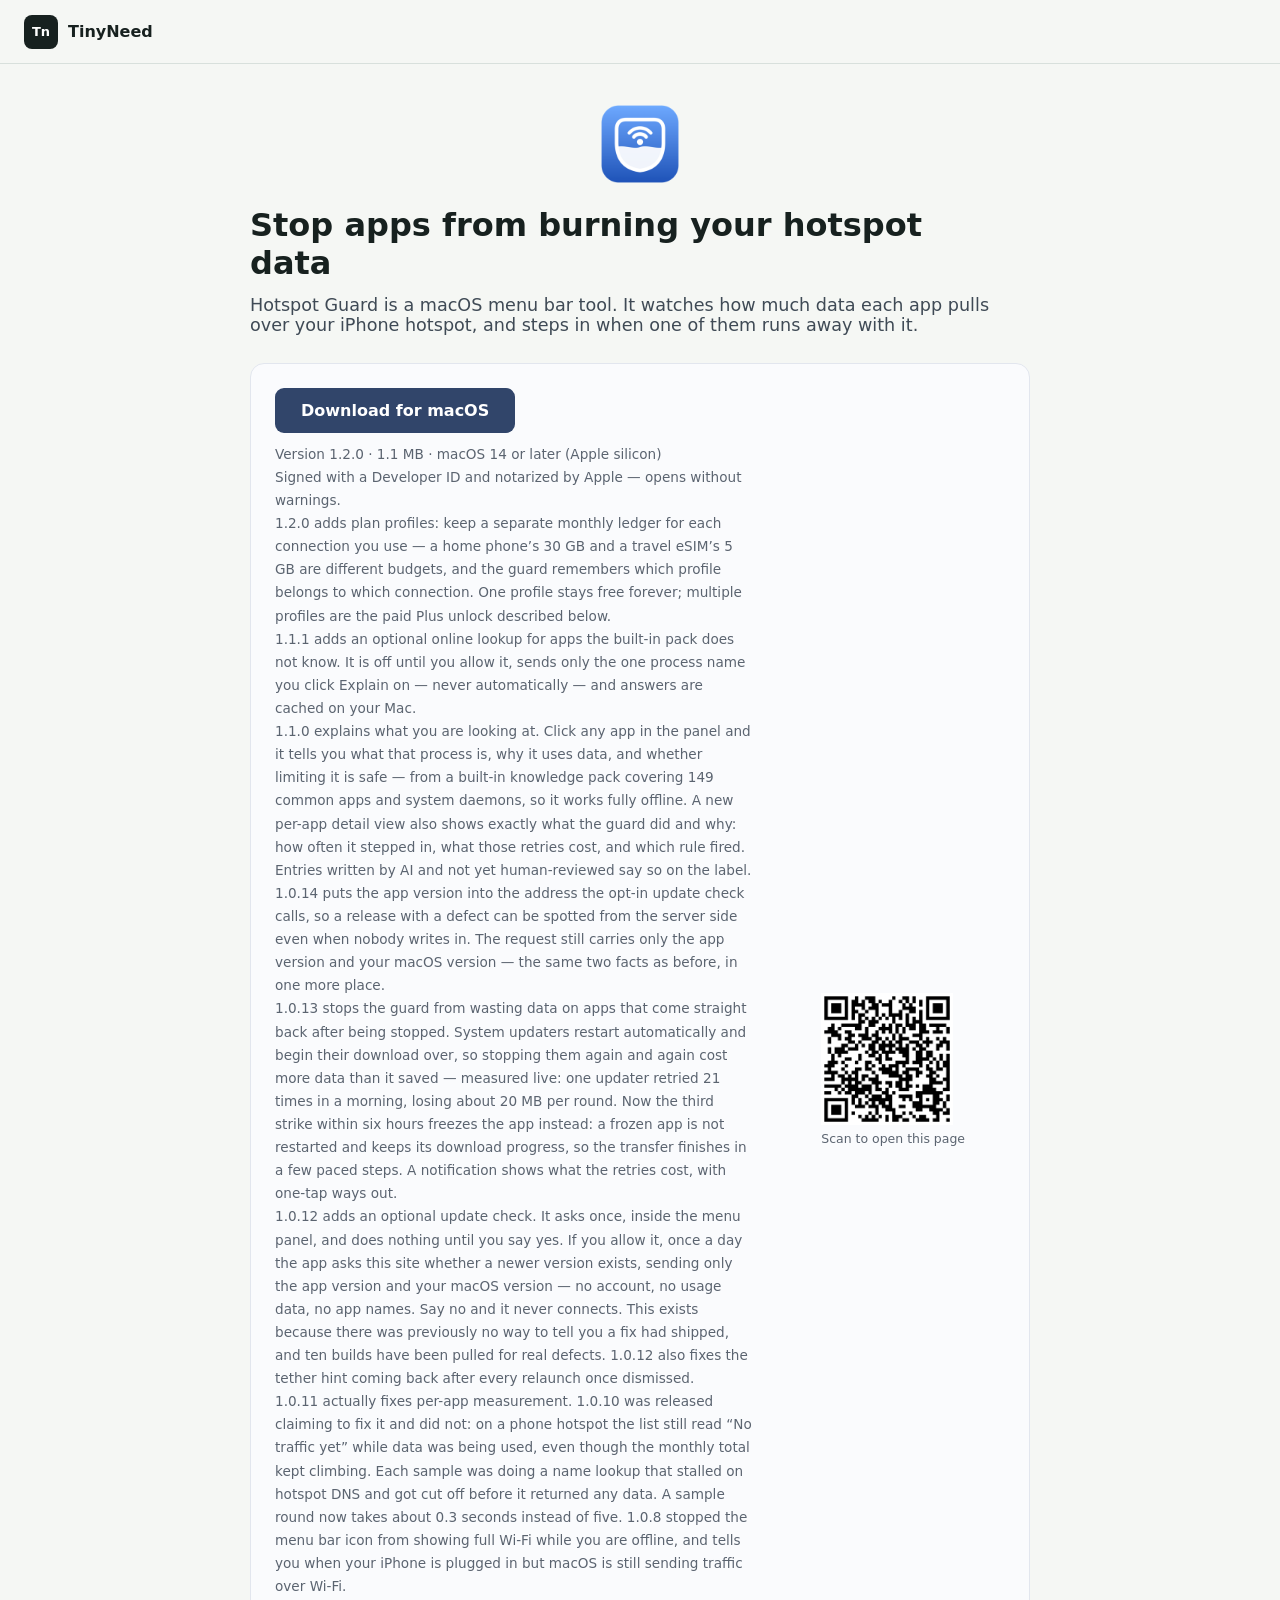
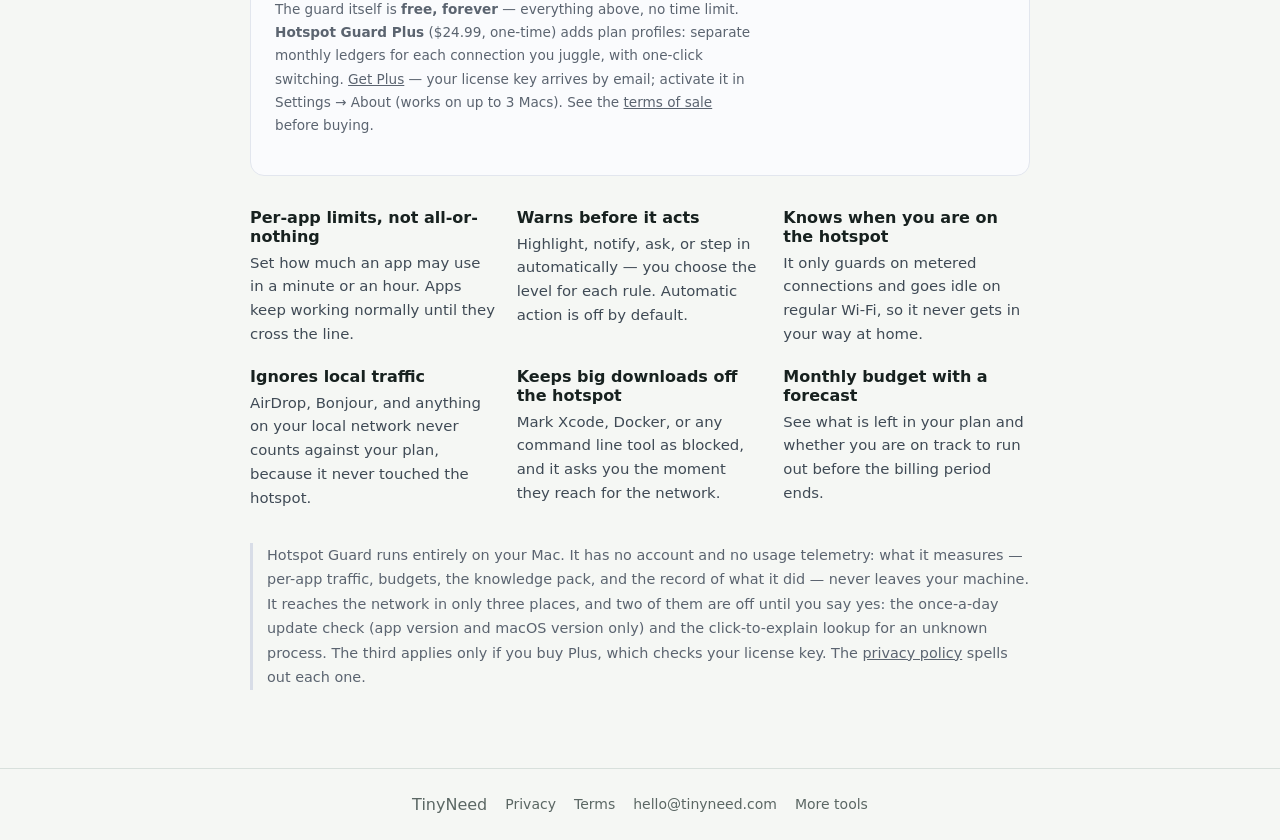
==== hotspot-guard/index.html @ 98a56837 "fix: keep the support email machine-readable for compliance review Cloudflare Scrape Shield rewrites" ====
<!doctype html>
<html lang="en">
  <head>
    <meta charset="utf-8">
    <meta name="viewport" content="width=device-width, initial-scale=1">
    <title>Hotspot Guard - Stop apps from burning your hotspot data</title>
    <meta name="description" content="A menu bar guard for macOS. Watches per-app data use on your iPhone hotspot and stops the app that runs away with it.">
    <meta property="og:title" content="Hotspot Guard">
    <meta property="og:description" content="Stop apps from burning your hotspot data.">
    <meta property="og:type" content="website">
    <meta property="og:url" content="https://tinyneed.com/hotspot-guard/">
    <meta name="theme-color" content="#31456a">
    <link rel="canonical" href="https://tinyneed.com/hotspot-guard/">
    <link rel="stylesheet" href="/styles.css?v=hotspot-20260726-1">
    <style>
      .hg-wrap { max-width: 820px; margin: 0 auto; padding: 32px 20px 64px; }
      .hg-hero h1 { font-size: 2rem; line-height: 1.2; margin: 0 0 12px; }
      .hg-lede { font-size: 1.1rem; color: #3f4a55; margin: 0 0 28px; }
      .hg-get { display: flex; gap: 28px; flex-wrap: wrap; align-items: center;
                padding: 24px; border: 1px solid #e2e6ee; border-radius: 14px;
                background: #fafbfd; margin-bottom: 32px; }
      .hg-get-main { flex: 1 1 280px; }
      .hg-btn { display: inline-block; background: #31456a; color: #fff;
                padding: 13px 26px; border-radius: 9px; font-weight: 600;
                text-decoration: none; }
      .hg-btn:hover { background: #24334f; }
      .hg-meta { font-size: .85rem; color: #5b6470; margin-top: 10px; line-height: 1.7; }
      .hg-qr { text-align: center; }
      .hg-qr img { width: 132px; height: 132px; display: block; }
      .hg-icon { display: block; margin: 0 auto 14px; }
      .hg-qr figcaption { font-size: .78rem; color: #5b6470; margin-top: 6px; }
      .hg-grid { display: grid; gap: 20px; grid-template-columns: repeat(auto-fit, minmax(240px, 1fr)); }
      .hg-card h3 { margin: 0 0 6px; font-size: 1rem; }
      .hg-card p { margin: 0; color: #3f4a55; font-size: .93rem; line-height: 1.6; }
      .hg-note { border-left: 3px solid #d8dde7; padding-left: 14px; color: #5b6470;
                 font-size: .9rem; line-height: 1.7; margin-top: 32px; }
      /* 根站 .footer 是不换行的 flex，那里只有三项；这里有五项，
         390px 宽会溢出屏幕，所以本页放开换行。 */
      .footer { flex-wrap: wrap; gap: 10px 18px; padding: 18px 20px; }
    </style>
  </head>
  <body>
    <header class="topbar">
      <a class="brand" href="/" aria-label="TinyNeed home">
        <span class="brand-mark">Tn</span>
        <span>TinyNeed</span>
      </a>
    </header>

    <main class="hg-wrap">
      <section class="hg-hero">
        <img class="hg-icon" src="/hotspot-guard/assets/icon.png"
             alt="Hotspot Guard app icon" width="96" height="96">
        <h1>Stop apps from burning your hotspot data</h1>
        <p class="hg-lede">
          Hotspot Guard is a macOS menu bar tool. It watches how much data each app
          pulls over your iPhone hotspot, and steps in when one of them runs away with it.
        </p>
      </section>

      <section class="hg-get">
        <div class="hg-get-main">
          <a class="hg-btn" href="/hotspot-guard/assets/HotspotGuard-Pro-1.2.0.zip">
            Download for macOS
          </a>
          <p class="hg-meta">
            Version 1.2.0 &middot; 1.1 MB &middot; macOS 14 or later (Apple silicon)<br>
            Signed with a Developer ID and notarized by Apple &mdash; opens without warnings.<br>
            1.2.0 adds plan profiles: keep a separate monthly ledger for each connection you use &mdash; a home phone’s 30 GB and a travel eSIM’s 5 GB are different budgets, and the guard remembers which profile belongs to which connection. One profile stays free forever; multiple profiles are the paid Plus unlock described below.<br>
            1.1.1 adds an optional online lookup for apps the built-in pack does not know. It is off until you allow it, sends only the one process name you click Explain on &mdash; never automatically &mdash; and answers are cached on your Mac.<br>
            1.1.0 explains what you are looking at. Click any app in the panel and it tells
            you what that process is, why it uses data, and whether limiting it is safe
            &mdash; from a built-in knowledge pack covering 149 common apps and system
            daemons, so it works fully offline. A new per-app detail view also shows
            exactly what the guard did and why: how often it stepped in, what those
            retries cost, and which rule fired. Entries written by AI and not yet
            human-reviewed say so on the label.<br>
            1.0.14 puts the app version into the address the opt-in update check calls,
            so a release with a defect can be spotted from the server side even when
            nobody writes in. The request still carries only the app version and your
            macOS version &mdash; the same two facts as before, in one more place.<br>
            1.0.13 stops the guard from wasting data on apps that come straight back after
            being stopped. System updaters restart automatically and begin their download
            over, so stopping them again and again cost more data than it saved &mdash;
            measured live: one updater retried 21 times in a morning, losing about 20 MB
            per round. Now the third strike within six hours freezes the app instead:
            a frozen app is not restarted and keeps its download progress, so the transfer
            finishes in a few paced steps. A notification shows what the retries cost,
            with one-tap ways out.<br>
            1.0.12 adds an optional update check. It asks once, inside the menu panel,
            and does nothing until you say yes. If you allow it, once a day the app asks
            this site whether a newer version exists, sending only the app version and
            your macOS version &mdash; no account, no usage data, no app names. Say no and
            it never connects. This exists because there was previously no way to tell you
            a fix had shipped, and ten builds have been pulled for real defects. 1.0.12
            also fixes the tether hint coming back after every relaunch once dismissed.<br>
            1.0.11 actually fixes per-app measurement. 1.0.10 was released claiming to fix it
            and did not: on a phone hotspot the list still read &ldquo;No traffic yet&rdquo;
            while data was being used, even though the monthly total kept climbing. Each
            sample was doing a name lookup that stalled on hotspot DNS and got cut off before
            it returned any data. A sample round now takes about 0.3 seconds instead of five.
            1.0.8 stopped the menu bar icon from showing full Wi-Fi while you are offline, and
            tells you when your iPhone is plugged in but macOS is still sending traffic over
            Wi-Fi.<br>
            The guard itself is <strong>free, forever</strong> — everything above, no time limit.<br>
            <strong>Hotspot Guard Plus</strong> ($24.99, one-time) adds plan profiles: separate
            monthly ledgers for each connection you juggle, with one-click switching.
            <a href="https://www.creem.io/payment/prod_4ShjWH61KJYiHl0vRYcRHO">Get Plus</a>
            &mdash; your license key arrives by email; activate it in Settings &rarr; About
            (works on up to 3 Macs). See the
            <a href="/hotspot-guard/terms/">terms of sale</a> before buying.
          </p>
        </div>
        <figure class="hg-qr">
          <img src="/hotspot-guard/assets/qr.png" alt="QR code linking to this page"
               width="132" height="132">
          <figcaption>Scan to open this page</figcaption>
        </figure>
      </section>

      <section class="hg-grid">
        <div class="hg-card">
          <h3>Per-app limits, not all-or-nothing</h3>
          <p>Set how much an app may use in a minute or an hour. Apps keep working
             normally until they cross the line.</p>
        </div>
        <div class="hg-card">
          <h3>Warns before it acts</h3>
          <p>Highlight, notify, ask, or step in automatically &mdash; you choose the
             level for each rule. Automatic action is off by default.</p>
        </div>
        <div class="hg-card">
          <h3>Knows when you are on the hotspot</h3>
          <p>It only guards on metered connections and goes idle on regular Wi-Fi,
             so it never gets in your way at home.</p>
        </div>
        <div class="hg-card">
          <h3>Ignores local traffic</h3>
          <p>AirDrop, Bonjour, and anything on your local network never counts
             against your plan, because it never touched the hotspot.</p>
        </div>
        <div class="hg-card">
          <h3>Keeps big downloads off the hotspot</h3>
          <p>Mark Xcode, Docker, or any command line tool as blocked, and it asks
             you the moment they reach for the network.</p>
        </div>
        <div class="hg-card">
          <h3>Monthly budget with a forecast</h3>
          <p>See what is left in your plan and whether you are on track to run out
             before the billing period ends.</p>
        </div>
      </section>

      <p class="hg-note">
        Hotspot Guard runs entirely on your Mac. It has no account and no usage telemetry:
        what it measures &mdash; per-app traffic, budgets, the knowledge pack, and the record
        of what it did &mdash; never leaves your machine. It reaches the network in only three
        places, and two of them are off until you say yes: the once-a-day update check
        (app version and macOS version only) and the click-to-explain lookup for an unknown
        process. The third applies only if you buy Plus, which checks your license key.
        The <a href="/hotspot-guard/privacy/">privacy policy</a> spells out each one.
      </p>
    </main>

    <footer class="footer">
      <span>TinyNeed</span>
      <a href="/hotspot-guard/privacy/">Privacy</a>
      <a href="/hotspot-guard/terms/">Terms</a>
      <!--email_off--><a href="mailto:hello@tinyneed.com?subject=Hotspot%20Guard%20support">hello@tinyneed.com</a><!--/email_off-->
      <a href="/">More tools</a>
    </footer>
  </body>
</html>
---- styles.css ----
:root {
  color-scheme: light;
  --bg: #f5f7f4;
  --panel: #ffffff;
  --ink: #17211f;
  --muted: #5b6764;
  --line: #d8e0dc;
  --primary: #0f766e;
  --primary-strong: #0b5f58;
  --accent: #f59e0b;
  --danger: #b42318;
  --danger-bg: #fff1ef;
  --safe-bg: #eaf8f2;
  --shadow: 0 18px 50px rgba(23, 33, 31, 0.08);
  font-family: Inter, ui-sans-serif, system-ui, -apple-system, BlinkMacSystemFont, "Segoe UI", sans-serif;
}

* {
  box-sizing: border-box;
}

body {
  margin: 0;
  background: var(--bg);
  color: var(--ink);
}

a {
  color: inherit;
}

.topbar {
  align-items: center;
  background: rgba(245, 247, 244, 0.94);
  border-bottom: 1px solid var(--line);
  display: flex;
  justify-content: space-between;
  min-height: 64px;
  padding: 0 24px;
  position: sticky;
  top: 0;
  z-index: 10;
}

.brand {
  align-items: center;
  display: inline-flex;
  font-weight: 800;
  gap: 10px;
  text-decoration: none;
}

.brand-mark {
  align-items: center;
  aspect-ratio: 1;
  background: var(--ink);
  border-radius: 8px;
  color: #fff;
  display: inline-flex;
  font-size: 13px;
  justify-content: center;
  width: 34px;
}

.topnav,
.footer {
  align-items: center;
  display: flex;
  gap: 18px;
}

.topnav a,
.footer a {
  color: var(--muted);
  font-size: 14px;
  text-decoration: none;
}

.app-shell {
  margin: 0 auto;
  max-width: 1180px;
  padding: 28px 24px 48px;
}

.hero {
  align-items: center;
  display: grid;
  gap: 28px;
  grid-template-columns: minmax(0, 1.15fr) minmax(280px, 0.85fr);
  min-height: 260px;
}

.hero-copy,
.hero-visual {
  min-width: 0;
}

.eyebrow {
  color: var(--primary);
  font-size: 13px;
  font-weight: 800;
  letter-spacing: 0;
  margin: 0 0 10px;
  text-transform: uppercase;
}

h1,
h2,
h3,
p {
  margin-top: 0;
}

h1 {
  font-size: 44px;
  letter-spacing: 0;
  line-height: 1.04;
  margin-bottom: 16px;
  max-width: 680px;
  overflow-wrap: break-word;
}

.hero-text {
  color: var(--muted);
  font-size: 18px;
  line-height: 1.55;
  max-width: 640px;
}

.hero-visual {
  align-items: center;
  display: flex;
  justify-content: center;
}

.phone-card {
  aspect-ratio: 5 / 4;
  background: #102421;
  border: 1px solid rgba(255, 255, 255, 0.2);
  border-radius: 8px;
  box-shadow: var(--shadow);
  color: #fff;
  max-width: 360px;
  overflow: hidden;
  padding: 22px;
  position: relative;
  width: 100%;
}

.map-strip {
  background:
    linear-gradient(90deg, rgba(255,255,255,0.16) 1px, transparent 1px),
    linear-gradient(0deg, rgba(255,255,255,0.12) 1px, transparent 1px);
  background-size: 34px 34px;
  inset: 0;
  opacity: 0.35;
  position: absolute;
}

.ride-row {
  align-items: center;
  background: rgba(255,255,255,0.95);
  border-radius: 8px;
  color: var(--ink);
  display: flex;
  justify-content: space-between;
  margin-bottom: 12px;
  padding: 14px;
  position: relative;
  z-index: 1;
}

.ride-row span {
  background: var(--primary);
  border-radius: 99px;
  display: block;
  height: 12px;
  width: 72px;
}

.ride-row.muted span {
  background: var(--accent);
  width: 108px;
}

.route-line {
  border: 5px solid var(--accent);
  border-bottom: 0;
  border-left: 0;
  border-radius: 0 80px 0 0;
  bottom: 36px;
  height: 120px;
  position: absolute;
  right: 46px;
  width: 130px;
}

.tool-grid {
  align-items: start;
  display: grid;
  gap: 20px;
  grid-template-columns: minmax(0, 1.2fr) minmax(320px, 0.8fr);
}

.calculator,
.results,
.history-section,
.guide-section {
  background: var(--panel);
  border: 1px solid var(--line);
  border-radius: 8px;
  box-shadow: var(--shadow);
}

.calculator,
.results {
  padding: 22px;
}

.section-title {
  align-items: center;
  display: flex;
  gap: 12px;
  justify-content: space-between;
  margin-bottom: 18px;
}

.section-title h2 {
  font-size: 20px;
  margin-bottom: 0;
}

.field-row {
  display: grid;
  gap: 14px;
  grid-template-columns: repeat(2, minmax(0, 1fr));
  margin-bottom: 14px;
}

label {
  color: var(--muted);
  display: grid;
  font-size: 13px;
  font-weight: 750;
  gap: 8px;
}

input,
select {
  background: #fff;
  border: 1px solid var(--line);
  border-radius: 8px;
  color: var(--ink);
  font: inherit;
  font-size: 16px;
  min-height: 46px;
  padding: 0 12px;
  width: 100%;
}

input:focus,
select:focus {
  border-color: var(--primary);
  outline: 3px solid rgba(15, 118, 110, 0.14);
}

.money-input {
  align-items: center;
  border: 1px solid var(--line);
  border-radius: 8px;
  display: flex;
  overflow: hidden;
}

.money-input span {
  align-items: center;
  align-self: stretch;
  background: #eef4f1;
  color: var(--muted);
  display: flex;
  font-weight: 800;
  padding: 0 12px;
}

.money-input input {
  border: 0;
  border-radius: 0;
}

.costs {
  border-top: 1px solid var(--line);
  margin-top: 18px;
  padding-top: 18px;
}

.costs h3 {
  font-size: 16px;
  margin-bottom: 14px;
}

button,
.whatsapp-button {
  align-items: center;
  border: 0;
  border-radius: 8px;
  cursor: pointer;
  display: inline-flex;
  font: inherit;
  font-weight: 800;
  justify-content: center;
  min-height: 44px;
  padding: 0 16px;
  text-decoration: none;
}

.primary-button {
  background: var(--primary);
  color: #fff;
  margin-top: 6px;
  width: 100%;
}

.primary-button:hover {
  background: var(--primary-strong);
}

.secondary-button {
  background: #ecf3f0;
  color: var(--primary-strong);
}

.ghost-button {
  background: transparent;
  color: var(--muted);
  min-height: 34px;
  padding: 0 8px;
}

.whatsapp-button {
  background: #1f9d55;
  color: #fff;
}

.results {
  position: sticky;
  top: 84px;
}

.status-pill {
  background: var(--safe-bg);
  border-radius: 99px;
  color: var(--primary-strong);
  font-size: 13px;
  font-weight: 900;
  padding: 7px 10px;
}

.status-pill.warning {
  background: var(--danger-bg);
  color: var(--danger);
}

.big-number {
  background: #0d2925;
  border-radius: 8px;
  color: #fff;
  margin-bottom: 16px;
  padding: 20px;
}

.big-number span {
  color: rgba(255,255,255,0.72);
  display: block;
  font-size: 14px;
  margin-bottom: 8px;
}

.big-number strong {
  display: block;
  font-size: 34px;
  line-height: 1.1;
}

.metric-list {
  display: grid;
  gap: 10px;
}

.metric-list div {
  align-items: center;
  border-bottom: 1px solid var(--line);
  display: flex;
  justify-content: space-between;
  min-height: 48px;
}

.metric-list span {
  color: var(--muted);
}

.insight {
  background: #fff8ea;
  border: 1px solid #f4d69a;
  border-radius: 8px;
  color: #62410c;
  line-height: 1.45;
  margin-top: 16px;
  padding: 14px;
}

.insight.warning {
  background: var(--danger-bg);
  border-color: #ffccc7;
  color: var(--danger);
}

.share-row {
  display: grid;
  gap: 10px;
  grid-template-columns: 1fr 1fr;
  margin-top: 16px;
}

.history-section,
.guide-section {
  margin-top: 22px;
  padding: 22px;
}

.history-list {
  display: grid;
  gap: 10px;
}

.history-item {
  align-items: center;
  background: #f7faf8;
  border: 1px solid var(--line);
  border-radius: 8px;
  display: grid;
  gap: 4px;
  grid-template-columns: minmax(0, 1fr) auto;
  padding: 12px;
}

.history-item strong,
.history-item span {
  display: block;
}

.history-item span {
  color: var(--muted);
  font-size: 13px;
}

.empty-state {
  color: var(--muted);
  margin-bottom: 0;
}

.guide-grid {
  display: grid;
  gap: 14px;
  grid-template-columns: repeat(3, minmax(0, 1fr));
}

.guide-grid article {
  background: #f7faf8;
  border: 1px solid var(--line);
  border-radius: 8px;
  padding: 16px;
}

.guide-grid p {
  color: var(--muted);
  line-height: 1.5;
  margin-bottom: 0;
  margin-top: 8px;
}

.hub-shell {
  max-width: 1120px;
}

.hub-hero {
  align-items: center;
  display: grid;
  gap: 28px;
  grid-template-columns: minmax(0, 1.1fr) minmax(280px, 0.9fr);
  min-height: 360px;
}

.hub-panel {
  background: #102421;
  border-radius: 8px;
  box-shadow: var(--shadow);
  color: #fff;
  padding: 28px;
}

.hub-panel span {
  color: rgba(255,255,255,0.7);
  display: block;
  font-size: 14px;
  font-weight: 800;
  margin-bottom: 10px;
  text-transform: uppercase;
}

.hub-panel strong {
  display: block;
  font-size: 32px;
  line-height: 1.15;
  margin-bottom: 14px;
}

.hub-panel p {
  color: rgba(255,255,255,0.78);
  line-height: 1.55;
  margin-bottom: 0;
}

.tool-directory {
  margin-top: 12px;
}

.tool-card-grid {
  display: grid;
  gap: 18px;
  grid-template-columns: repeat(2, minmax(0, 1fr));
}

.tool-card {
  background: var(--panel);
  border: 1px solid var(--line);
  border-radius: 8px;
  box-shadow: var(--shadow);
  display: grid;
  gap: 10px;
  min-width: 0;
  padding: 22px;
  text-decoration: none;
}

.tool-card:hover {
  border-color: rgba(15, 118, 110, 0.4);
}

.tool-card.primary-tool {
  border-color: rgba(15, 118, 110, 0.36);
}

.tool-locale {
  color: var(--primary);
  display: block;
  font-size: 13px;
  font-weight: 900;
  margin-bottom: 10px;
  text-transform: uppercase;
}

.tool-card h3 {
  font-size: 24px;
  line-height: 1.18;
  margin-bottom: 0;
  overflow-wrap: break-word;
}

.tool-card p {
  color: var(--muted);
  line-height: 1.55;
  margin-bottom: 4px;
}

.tool-card strong {
  color: var(--primary-strong);
  display: block;
  overflow-wrap: anywhere;
}

.hub-note {
  box-shadow: none;
}

.footer {
  border-top: 1px solid var(--line);
  color: var(--muted);
  justify-content: center;
  min-height: 72px;
  padding: 0 20px;
}

.simple-page {
  background: var(--panel);
  border: 1px solid var(--line);
  border-radius: 8px;
  box-shadow: var(--shadow);
  line-height: 1.6;
  margin: 48px auto;
  max-width: 760px;
  padding: 28px;
}

.simple-page h1 {
  font-size: 36px;
}

.back-link {
  color: var(--primary);
  display: inline-block;
  font-weight: 800;
  margin-bottom: 18px;
  text-decoration: none;
}

.receiptclaim-shell {
  --receipt-navy: #31456a;
  --receipt-ivory: #f7f5f0;
}

.receiptclaim-hero,
.receiptclaim-showcase,
.receiptclaim-privacy-callout {
  align-items: center;
  display: grid;
  gap: 36px;
  grid-template-columns: minmax(0, 1.1fr) minmax(280px, 0.9fr);
}

.receiptclaim-hero {
  min-height: 560px;
  padding: 52px 0;
}

.receiptclaim-actions,
.receiptclaim-proof {
  align-items: center;
  display: flex;
  flex-wrap: wrap;
  gap: 12px;
}

.receiptclaim-primary,
.receiptclaim-secondary {
  border-radius: 10px;
  display: inline-flex;
  font-weight: 800;
  justify-content: center;
  padding: 13px 18px;
  text-decoration: none;
}

.receiptclaim-primary {
  background: var(--receipt-navy);
  color: #fff;
}

.receiptclaim-secondary {
  border: 1px solid var(--line);
  color: var(--receipt-navy);
}

.receiptclaim-proof {
  color: var(--muted);
  font-size: 14px;
  margin: 24px 0 0;
  padding: 0;
}

.receiptclaim-proof li {
  list-style: none;
}

.receiptclaim-proof li::before {
  color: var(--primary);
  content: "✓";
  font-weight: 900;
  margin-right: 7px;
}

.receiptclaim-brand-panel {
  align-items: center;
  background: var(--receipt-navy);
  border-radius: 24px;
  box-shadow: var(--shadow);
  color: #fff;
  display: flex;
  flex-direction: column;
  padding: 36px;
  text-align: center;
}

.receiptclaim-brand-panel img {
  border-radius: 22%;
  max-width: 260px;
  width: 70%;
}

.receiptclaim-brand-panel strong {
  font-size: 28px;
  margin-top: 20px;
}

.receiptclaim-brand-panel span {
  color: rgba(255, 255, 255, 0.72);
  margin-top: 6px;
}

.receiptclaim-store-link {
  background: #fff;
  border-radius: 10px;
  color: var(--receipt-navy);
  display: inline-flex;
  font-weight: 800;
  justify-content: center;
  margin-top: 18px;
  padding: 13px 18px;
  text-decoration: none;
}

/* Beats the panel-wide img rule (70% width, 22% radius) — a QR needs its
   exact pixel grid and a white quiet zone to stay scannable on the navy. */
.receiptclaim-brand-panel img.receiptclaim-qr {
  background: #fff;
  border-radius: 12px;
  margin-top: 16px;
  max-width: 132px;
  width: 132px;
}

.receiptclaim-section,
.receiptclaim-showcase,
.receiptclaim-privacy-callout {
  background: var(--panel);
  border: 1px solid var(--line);
  border-radius: 18px;
  box-shadow: var(--shadow);
  margin-bottom: 26px;
  padding: 30px;
}

.receiptclaim-steps {
  display: grid;
  gap: 16px;
  grid-template-columns: repeat(4, minmax(0, 1fr));
}

.receiptclaim-steps article {
  background: #f8faf9;
  border: 1px solid var(--line);
  border-radius: 14px;
  padding: 18px;
}

.receiptclaim-steps article > span {
  align-items: center;
  background: var(--receipt-navy);
  border-radius: 50%;
  color: #fff;
  display: inline-flex;
  font-weight: 900;
  height: 30px;
  justify-content: center;
  margin-bottom: 16px;
  width: 30px;
}

.receiptclaim-steps h3 {
  margin-bottom: 8px;
}

.receiptclaim-steps p,
.receiptclaim-showcase p,
.receiptclaim-privacy-callout p,
.legal-page p,
.legal-page li {
  color: var(--muted);
  line-height: 1.65;
}

.receiptclaim-screens {
  display: grid;
  gap: 16px;
  grid-template-columns: repeat(2, minmax(0, 1fr));
}

.receiptclaim-screens figure {
  margin: 0;
}

.receiptclaim-screens img {
  border: 1px solid var(--line);
  border-radius: 18px;
  display: block;
  width: 100%;
}

.receiptclaim-screens figcaption {
  color: var(--muted);
  font-size: 12px;
  line-height: 1.4;
  margin-top: 8px;
}

.receiptclaim-note {
  background: #eef2f8;
  border-left: 4px solid var(--receipt-navy);
  border-radius: 8px;
  padding: 14px;
}

.legal-page h2 {
  font-size: 22px;
  margin-top: 28px;
}

.comment-section {
  background: var(--panel);
  border: 1px solid var(--line);
  border-radius: 8px;
  box-shadow: var(--shadow);
  margin-top: 24px;
  padding: 22px;
}

.comment-head,
.comment-actions,
.comment-meta {
  align-items: center;
  display: flex;
  gap: 12px;
  justify-content: space-between;
}

.comment-head h2 {
  margin: 0;
}

.comment-head span,
.comment-meta time,
.comment-empty,
.comment-status {
  color: var(--muted);
  font-size: 13px;
}

.comment-form {
  display: grid;
  gap: 14px;
  margin-top: 18px;
}

.comment-form label {
  display: grid;
  gap: 7px;
}

.comment-form input,
.comment-form textarea {
  background: #f8fbf9;
  border: 1px solid var(--line);
  border-radius: 8px;
  color: var(--text);
  font: inherit;
  padding: 12px;
}

.comment-form textarea {
  resize: vertical;
}

.comment-actions button {
  background: var(--primary);
  border: 0;
  border-radius: 8px;
  color: #fff;
  cursor: pointer;
  font-weight: 800;
  min-width: 92px;
  padding: 11px 16px;
}

.comment-actions button:disabled {
  cursor: wait;
  opacity: 0.65;
}

.comment-status[data-tone="error"] {
  color: #b42318;
}

.comment-status[data-tone="success"] {
  color: #067647;
}

.comment-list {
  display: grid;
  gap: 12px;
  margin-top: 18px;
}

.comment-item {
  background: #f8fbf9;
  border: 1px solid var(--line);
  border-radius: 8px;
  padding: 14px;
}

.comment-item p {
  line-height: 1.55;
  margin: 8px 0 0;
}

@media (max-width: 860px) {
  .topbar {
    padding: 0 16px;
  }

  .app-shell {
    padding: 22px 14px 36px;
  }

  .hero,
  .hub-hero,
  .tool-grid,
  .tool-card-grid,
  .guide-grid,
  .receiptclaim-hero,
  .receiptclaim-showcase,
  .receiptclaim-privacy-callout {
    grid-template-columns: 1fr;
  }

  .receiptclaim-hero {
    min-height: auto;
    padding: 28px 0;
  }

  .receiptclaim-steps {
    grid-template-columns: repeat(2, minmax(0, 1fr));
  }

  .hero {
    min-height: auto;
  }

  h1 {
    font-size: 36px;
  }

  .hero-text {
    font-size: 16px;
  }

  .hero-visual {
    display: none;
  }

  .results {
    position: static;
  }
}

@media (max-width: 560px) {
  .topnav {
    display: none;
  }

  .field-row,
  .share-row {
    grid-template-columns: 1fr;
  }

  .calculator,
  .results,
  .history-section,
  .guide-section,
  .comment-section {
    padding: 16px;
  }

  .comment-head,
  .comment-actions {
    align-items: flex-start;
    flex-direction: column;
  }

  .big-number strong {
    font-size: 28px;
  }

  .receiptclaim-section,
  .receiptclaim-showcase,
  .receiptclaim-privacy-callout {
    padding: 18px;
  }

  .receiptclaim-steps,
  .receiptclaim-screens {
    grid-template-columns: 1fr;
  }
}
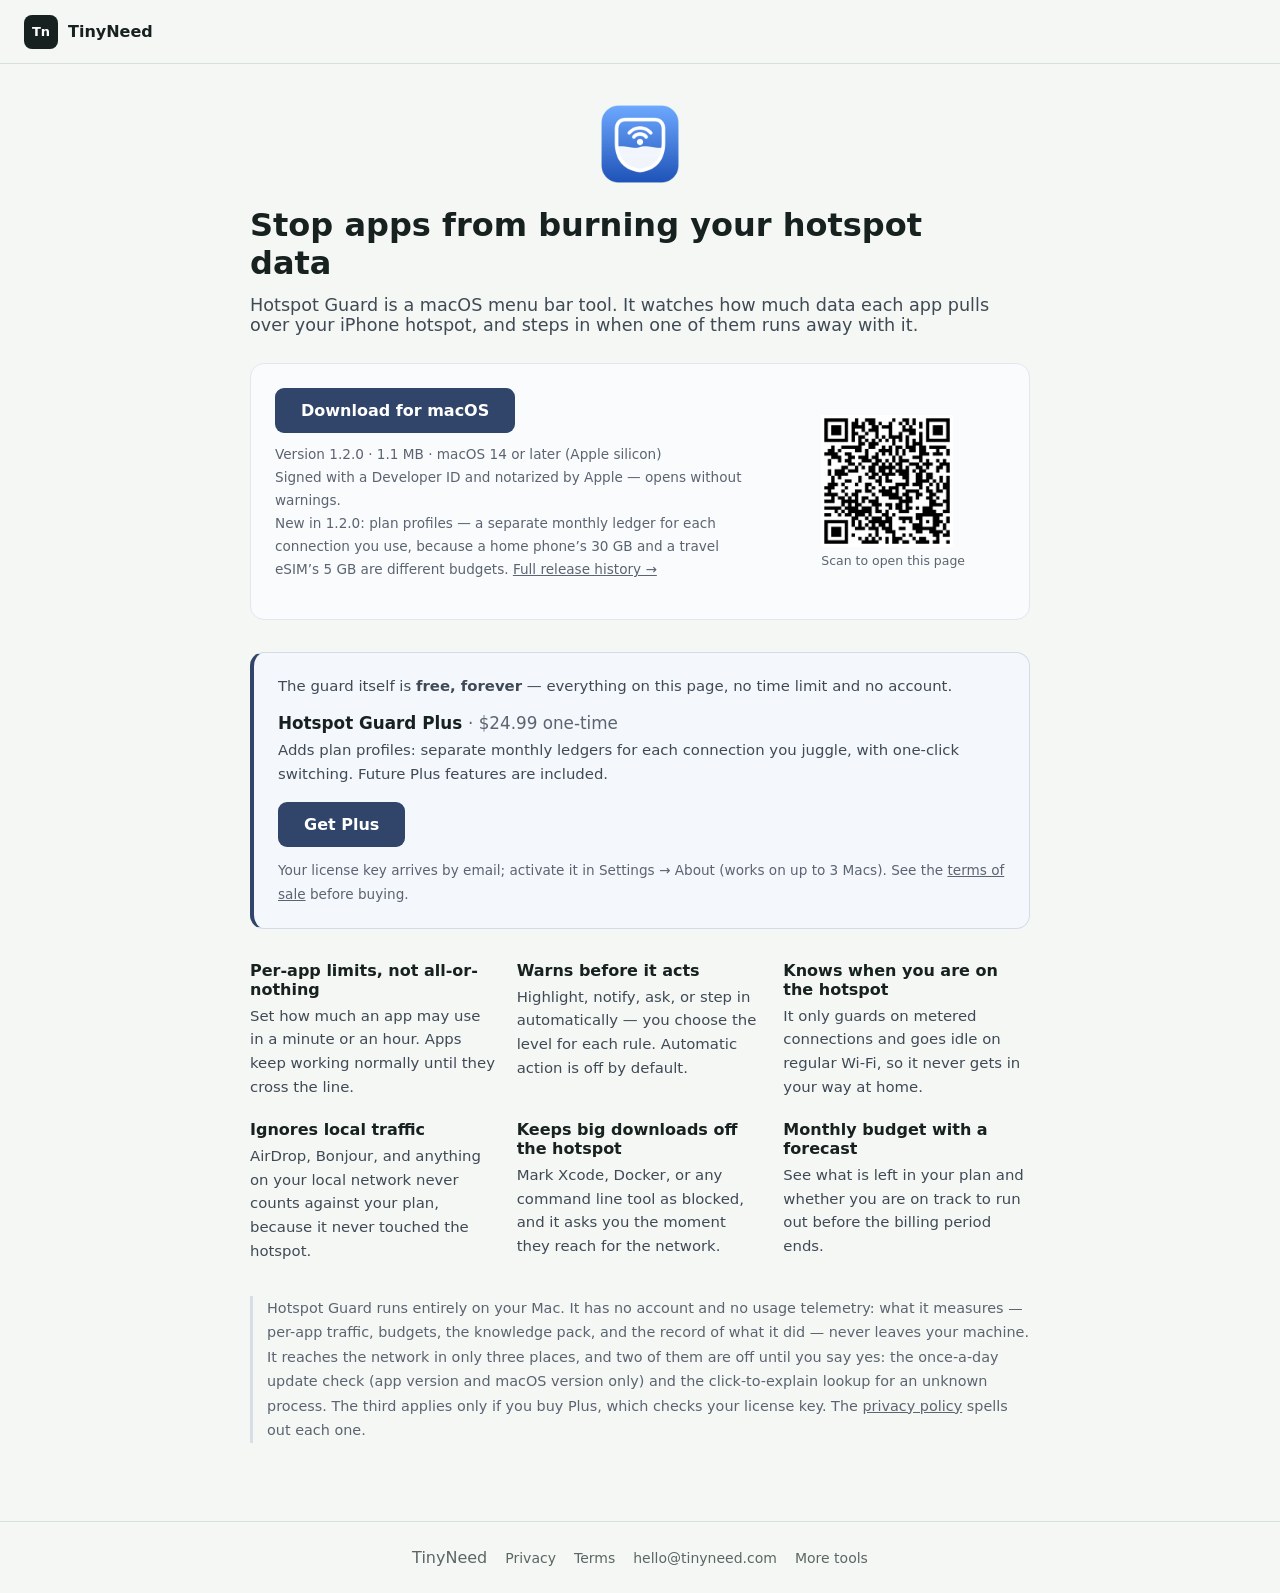
==== commit 79f03fe4: "feat: move release history to its own page, give Plus its own card The download paragraph had grown " ====
--- a/hotspot-guard/index.html
+++ b/hotspot-guard/index.html
@@ -32,6 +32,16 @@
       .hg-grid { display: grid; gap: 20px; grid-template-columns: repeat(auto-fit, minmax(240px, 1fr)); }
       .hg-card h3 { margin: 0 0 6px; font-size: 1rem; }
       .hg-card p { margin: 0; color: #3f4a55; font-size: .93rem; line-height: 1.6; }
+      /* 购买区自成一块：此前它只是 hg-meta 长文末尾的一句话，读起来不像可买的东西。
+         底色和左边框比 .hg-get 略强一档，让它在同屏里是第二个明确的动作。 */
+      .hg-plus { padding: 22px 24px; border: 1px solid #d3dbe8; border-left: 4px solid #31456a;
+                 border-radius: 14px; background: #f4f7fc; margin-bottom: 32px; }
+      .hg-plus-free { margin: 0 0 14px; color: #3f4a55; font-size: .93rem; line-height: 1.6; }
+      .hg-plus-title { margin: 0 0 6px; font-size: 1.05rem; }
+      .hg-plus-title span { font-weight: 500; color: #5b6470; }
+      .hg-plus-pitch { margin: 0 0 16px; color: #3f4a55; font-size: .93rem; line-height: 1.6; }
+      .hg-plus p:has(> .hg-btn-plus) { margin: 0 0 12px; }
+      .hg-plus-fine { margin: 0; font-size: .85rem; color: #5b6470; line-height: 1.7; }
       .hg-note { border-left: 3px solid #d8dde7; padding-left: 14px; color: #5b6470;
                  font-size: .9rem; line-height: 1.7; margin-top: 32px; }
       /* 根站 .footer 是不换行的 flex，那里只有三项；这里有五项，
@@ -66,49 +76,10 @@
           <p class="hg-meta">
             Version 1.2.0 &middot; 1.1 MB &middot; macOS 14 or later (Apple silicon)<br>
             Signed with a Developer ID and notarized by Apple &mdash; opens without warnings.<br>
-            1.2.0 adds plan profiles: keep a separate monthly ledger for each connection you use &mdash; a home phone’s 30 GB and a travel eSIM’s 5 GB are different budgets, and the guard remembers which profile belongs to which connection. One profile stays free forever; multiple profiles are the paid Plus unlock described below.<br>
-            1.1.1 adds an optional online lookup for apps the built-in pack does not know. It is off until you allow it, sends only the one process name you click Explain on &mdash; never automatically &mdash; and answers are cached on your Mac.<br>
-            1.1.0 explains what you are looking at. Click any app in the panel and it tells
-            you what that process is, why it uses data, and whether limiting it is safe
-            &mdash; from a built-in knowledge pack covering 149 common apps and system
-            daemons, so it works fully offline. A new per-app detail view also shows
-            exactly what the guard did and why: how often it stepped in, what those
-            retries cost, and which rule fired. Entries written by AI and not yet
-            human-reviewed say so on the label.<br>
-            1.0.14 puts the app version into the address the opt-in update check calls,
-            so a release with a defect can be spotted from the server side even when
-            nobody writes in. The request still carries only the app version and your
-            macOS version &mdash; the same two facts as before, in one more place.<br>
-            1.0.13 stops the guard from wasting data on apps that come straight back after
-            being stopped. System updaters restart automatically and begin their download
-            over, so stopping them again and again cost more data than it saved &mdash;
-            measured live: one updater retried 21 times in a morning, losing about 20 MB
-            per round. Now the third strike within six hours freezes the app instead:
-            a frozen app is not restarted and keeps its download progress, so the transfer
-            finishes in a few paced steps. A notification shows what the retries cost,
-            with one-tap ways out.<br>
-            1.0.12 adds an optional update check. It asks once, inside the menu panel,
-            and does nothing until you say yes. If you allow it, once a day the app asks
-            this site whether a newer version exists, sending only the app version and
-            your macOS version &mdash; no account, no usage data, no app names. Say no and
-            it never connects. This exists because there was previously no way to tell you
-            a fix had shipped, and ten builds have been pulled for real defects. 1.0.12
-            also fixes the tether hint coming back after every relaunch once dismissed.<br>
-            1.0.11 actually fixes per-app measurement. 1.0.10 was released claiming to fix it
-            and did not: on a phone hotspot the list still read &ldquo;No traffic yet&rdquo;
-            while data was being used, even though the monthly total kept climbing. Each
-            sample was doing a name lookup that stalled on hotspot DNS and got cut off before
-            it returned any data. A sample round now takes about 0.3 seconds instead of five.
-            1.0.8 stopped the menu bar icon from showing full Wi-Fi while you are offline, and
-            tells you when your iPhone is plugged in but macOS is still sending traffic over
-            Wi-Fi.<br>
-            The guard itself is <strong>free, forever</strong> — everything above, no time limit.<br>
-            <strong>Hotspot Guard Plus</strong> ($24.99, one-time) adds plan profiles: separate
-            monthly ledgers for each connection you juggle, with one-click switching.
-            <a href="https://www.creem.io/payment/prod_4ShjWH61KJYiHl0vRYcRHO">Get Plus</a>
-            &mdash; your license key arrives by email; activate it in Settings &rarr; About
-            (works on up to 3 Macs). See the
-            <a href="/hotspot-guard/terms/">terms of sale</a> before buying.
+            New in 1.2.0: plan profiles &mdash; a separate monthly ledger for each connection
+            you use, because a home phone&rsquo;s 30 GB and a travel eSIM&rsquo;s 5 GB are
+            different budgets.
+            <a href="/hotspot-guard/changelog/">Full release history &rarr;</a>
           </p>
         </div>
         <figure class="hg-qr">
@@ -116,6 +87,28 @@
                width="132" height="132">
           <figcaption>Scan to open this page</figcaption>
         </figure>
+      </section>
+
+      <section class="hg-plus">
+        <p class="hg-plus-free">
+          The guard itself is <strong>free, forever</strong> &mdash; everything on this page,
+          no time limit and no account.
+        </p>
+        <h2 class="hg-plus-title">Hotspot Guard Plus <span>&middot; $24.99 one-time</span></h2>
+        <p class="hg-plus-pitch">
+          Adds plan profiles: separate monthly ledgers for each connection you juggle,
+          with one-click switching. Future Plus features are included.
+        </p>
+        <p>
+          <a class="hg-btn hg-btn-plus" href="https://www.creem.io/payment/prod_4ShjWH61KJYiHl0vRYcRHO">
+            Get Plus
+          </a>
+        </p>
+        <p class="hg-plus-fine">
+          Your license key arrives by email; activate it in Settings &rarr; About
+          (works on up to 3 Macs). See the
+          <a href="/hotspot-guard/terms/">terms of sale</a> before buying.
+        </p>
       </section>
 
       <section class="hg-grid">
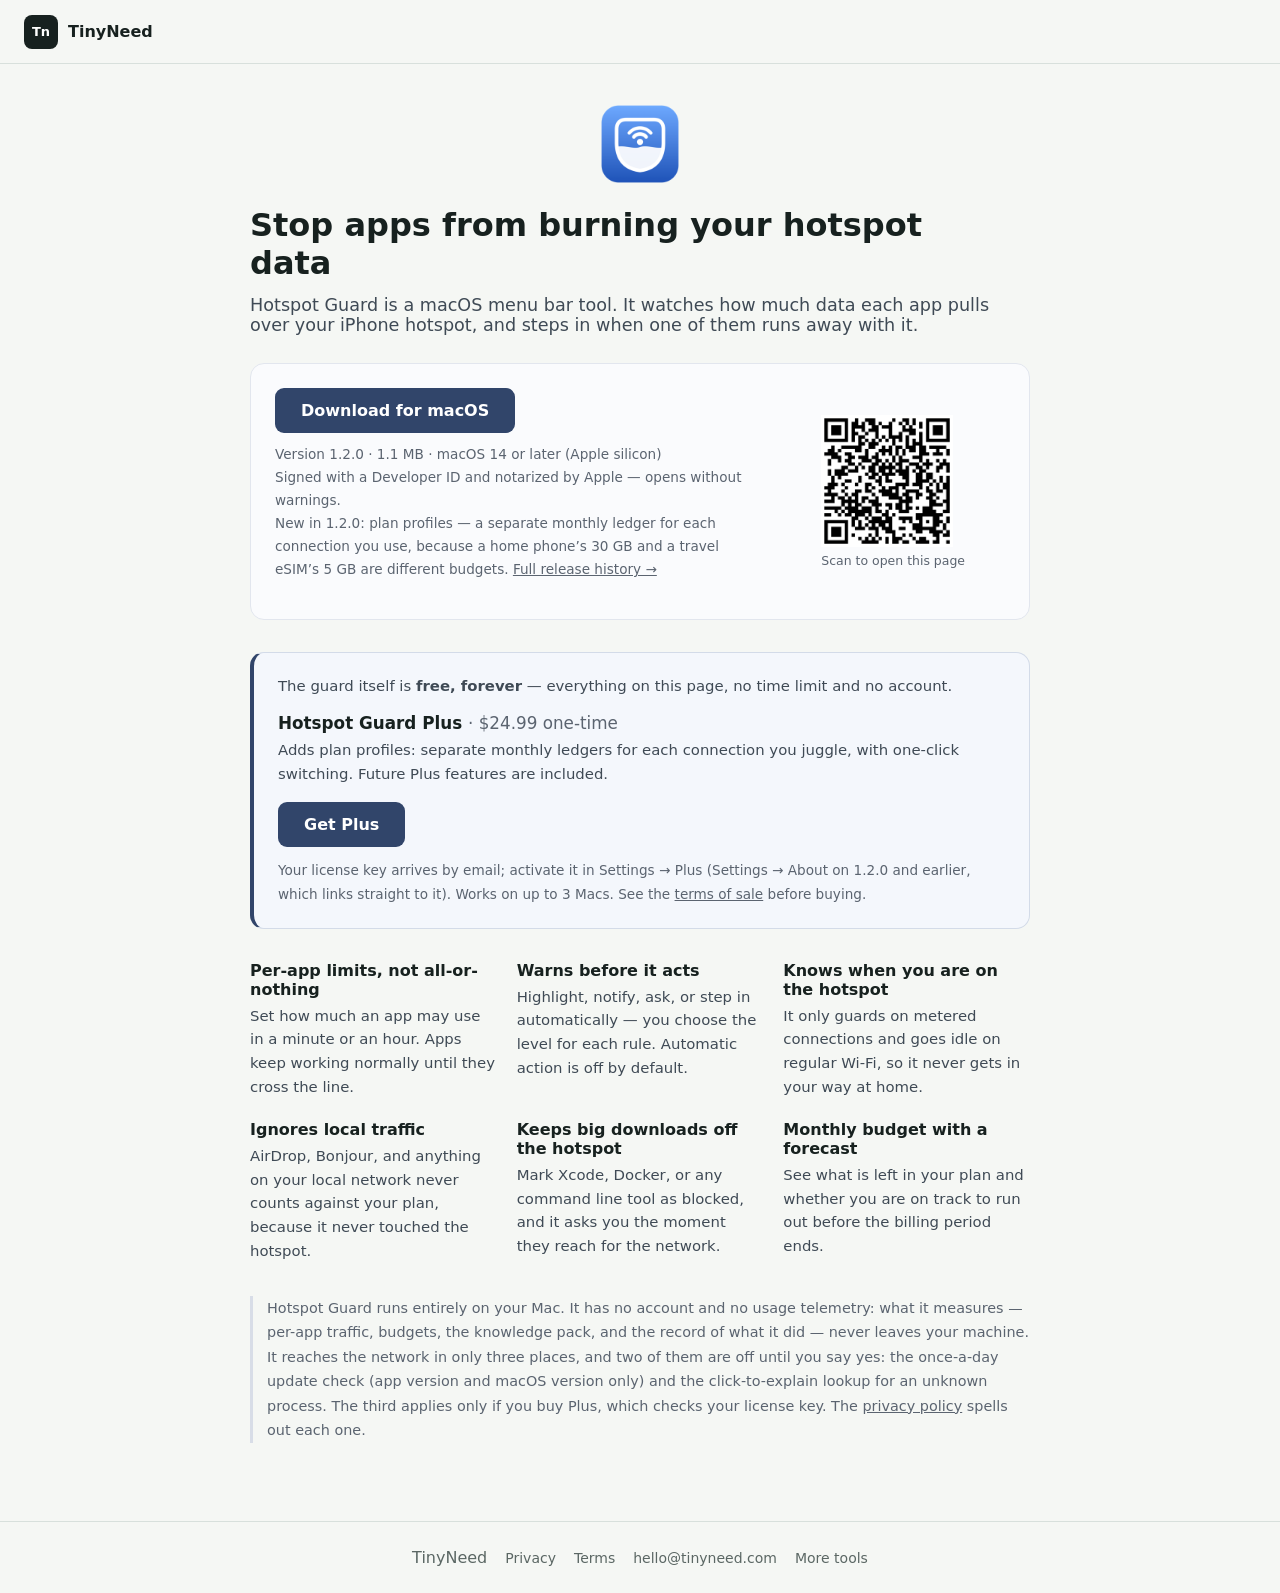
==== commit 613185cd: "feat: /hotspot-guard/buy checkout alias for the in-app purchase entry Hotspot Guard 1.3.0 adds a pur" ====
--- a/hotspot-guard/index.html
+++ b/hotspot-guard/index.html
@@ -105,8 +105,9 @@
           </a>
         </p>
         <p class="hg-plus-fine">
-          Your license key arrives by email; activate it in Settings &rarr; About
-          (works on up to 3 Macs). See the
+          Your license key arrives by email; activate it in Settings &rarr; Plus
+          (Settings &rarr; About on 1.2.0 and earlier, which links straight to it).
+          Works on up to 3 Macs. See the
           <a href="/hotspot-guard/terms/">terms of sale</a> before buying.
         </p>
       </section>
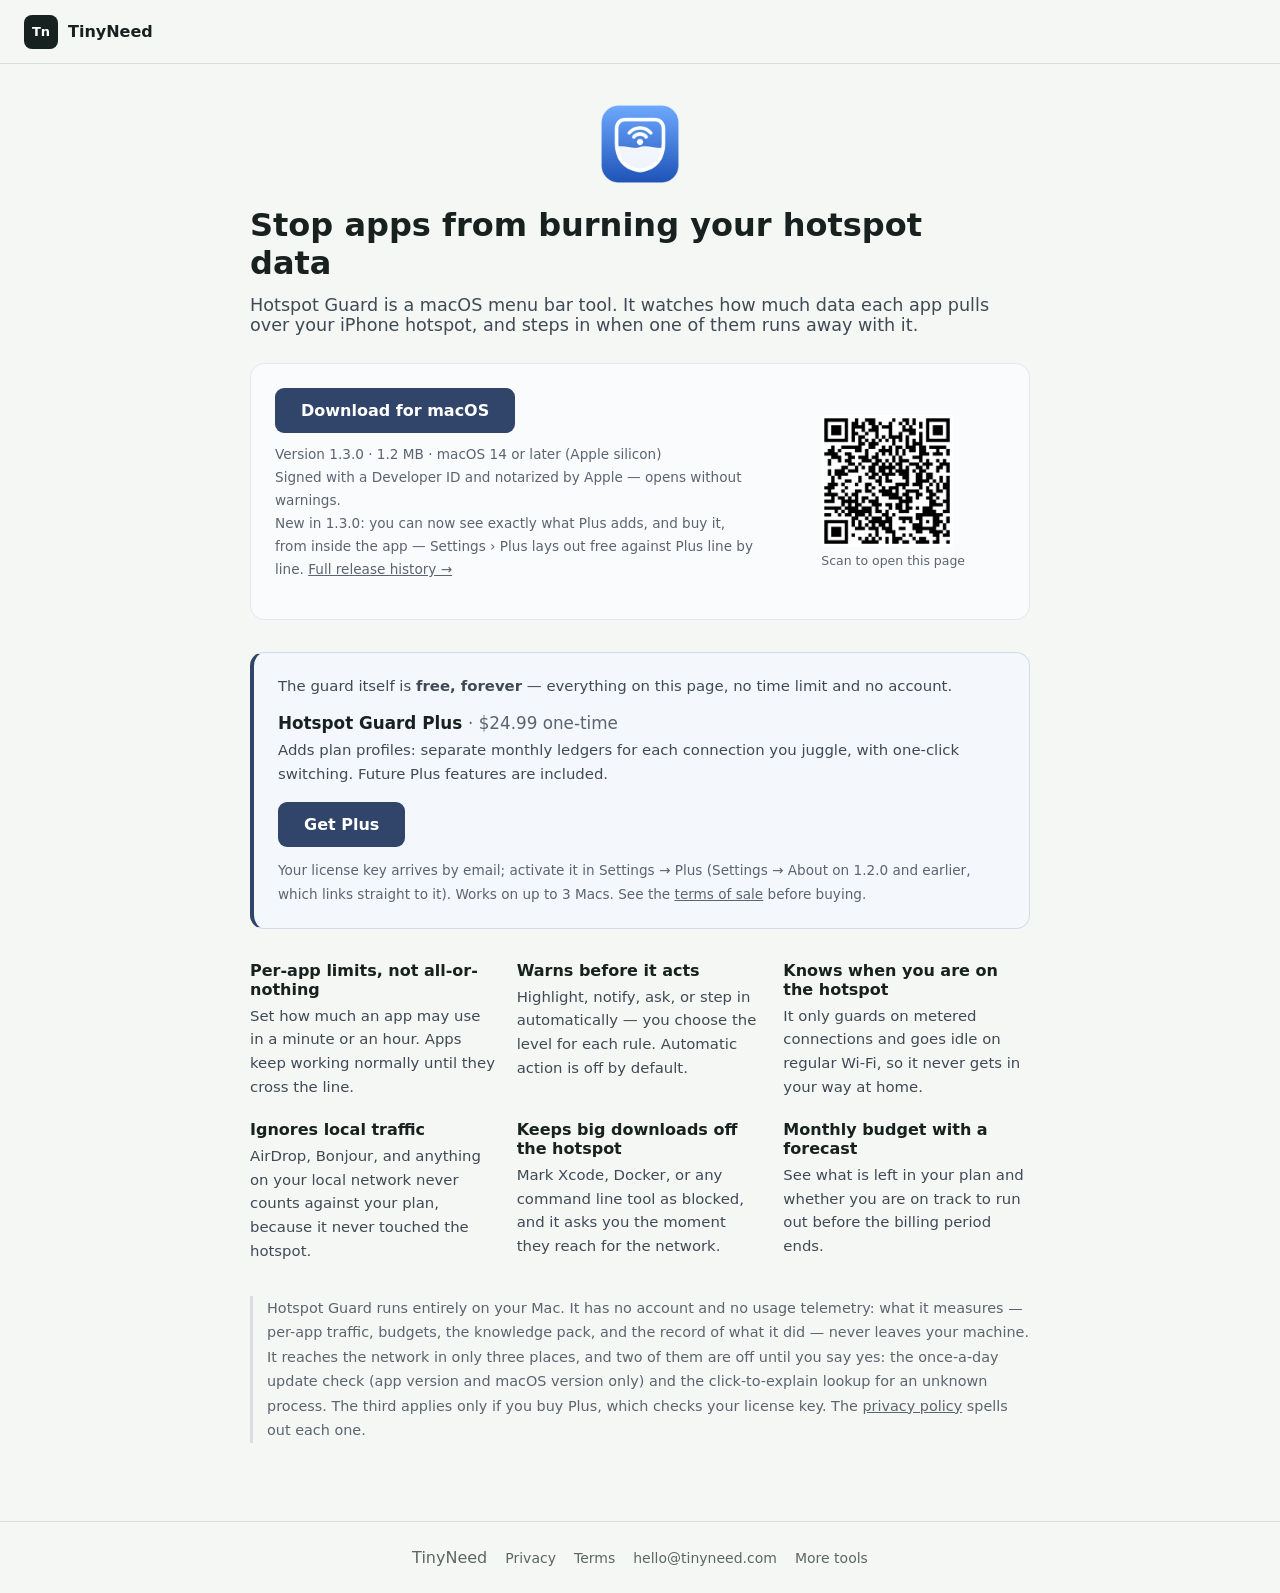
==== commit bad8da61: "feat: ship Hotspot Guard 1.3.0 — in-app Plus purchase entry 1.2.0 shipped the licensing machinery bu" ====
--- a/hotspot-guard/index.html
+++ b/hotspot-guard/index.html
@@ -70,15 +70,15 @@
 
       <section class="hg-get">
         <div class="hg-get-main">
-          <a class="hg-btn" href="/hotspot-guard/assets/HotspotGuard-Pro-1.2.0.zip">
+          <a class="hg-btn" href="/hotspot-guard/assets/HotspotGuard-Pro-1.3.0.zip">
             Download for macOS
           </a>
           <p class="hg-meta">
-            Version 1.2.0 &middot; 1.1 MB &middot; macOS 14 or later (Apple silicon)<br>
+            Version 1.3.0 &middot; 1.2 MB &middot; macOS 14 or later (Apple silicon)<br>
             Signed with a Developer ID and notarized by Apple &mdash; opens without warnings.<br>
-            New in 1.2.0: plan profiles &mdash; a separate monthly ledger for each connection
-            you use, because a home phone&rsquo;s 30 GB and a travel eSIM&rsquo;s 5 GB are
-            different budgets.
+            New in 1.3.0: you can now see exactly what Plus adds, and buy it, from
+            inside the app &mdash; Settings &rsaquo; Plus lays out free against Plus line
+            by line.
             <a href="/hotspot-guard/changelog/">Full release history &rarr;</a>
           </p>
         </div>
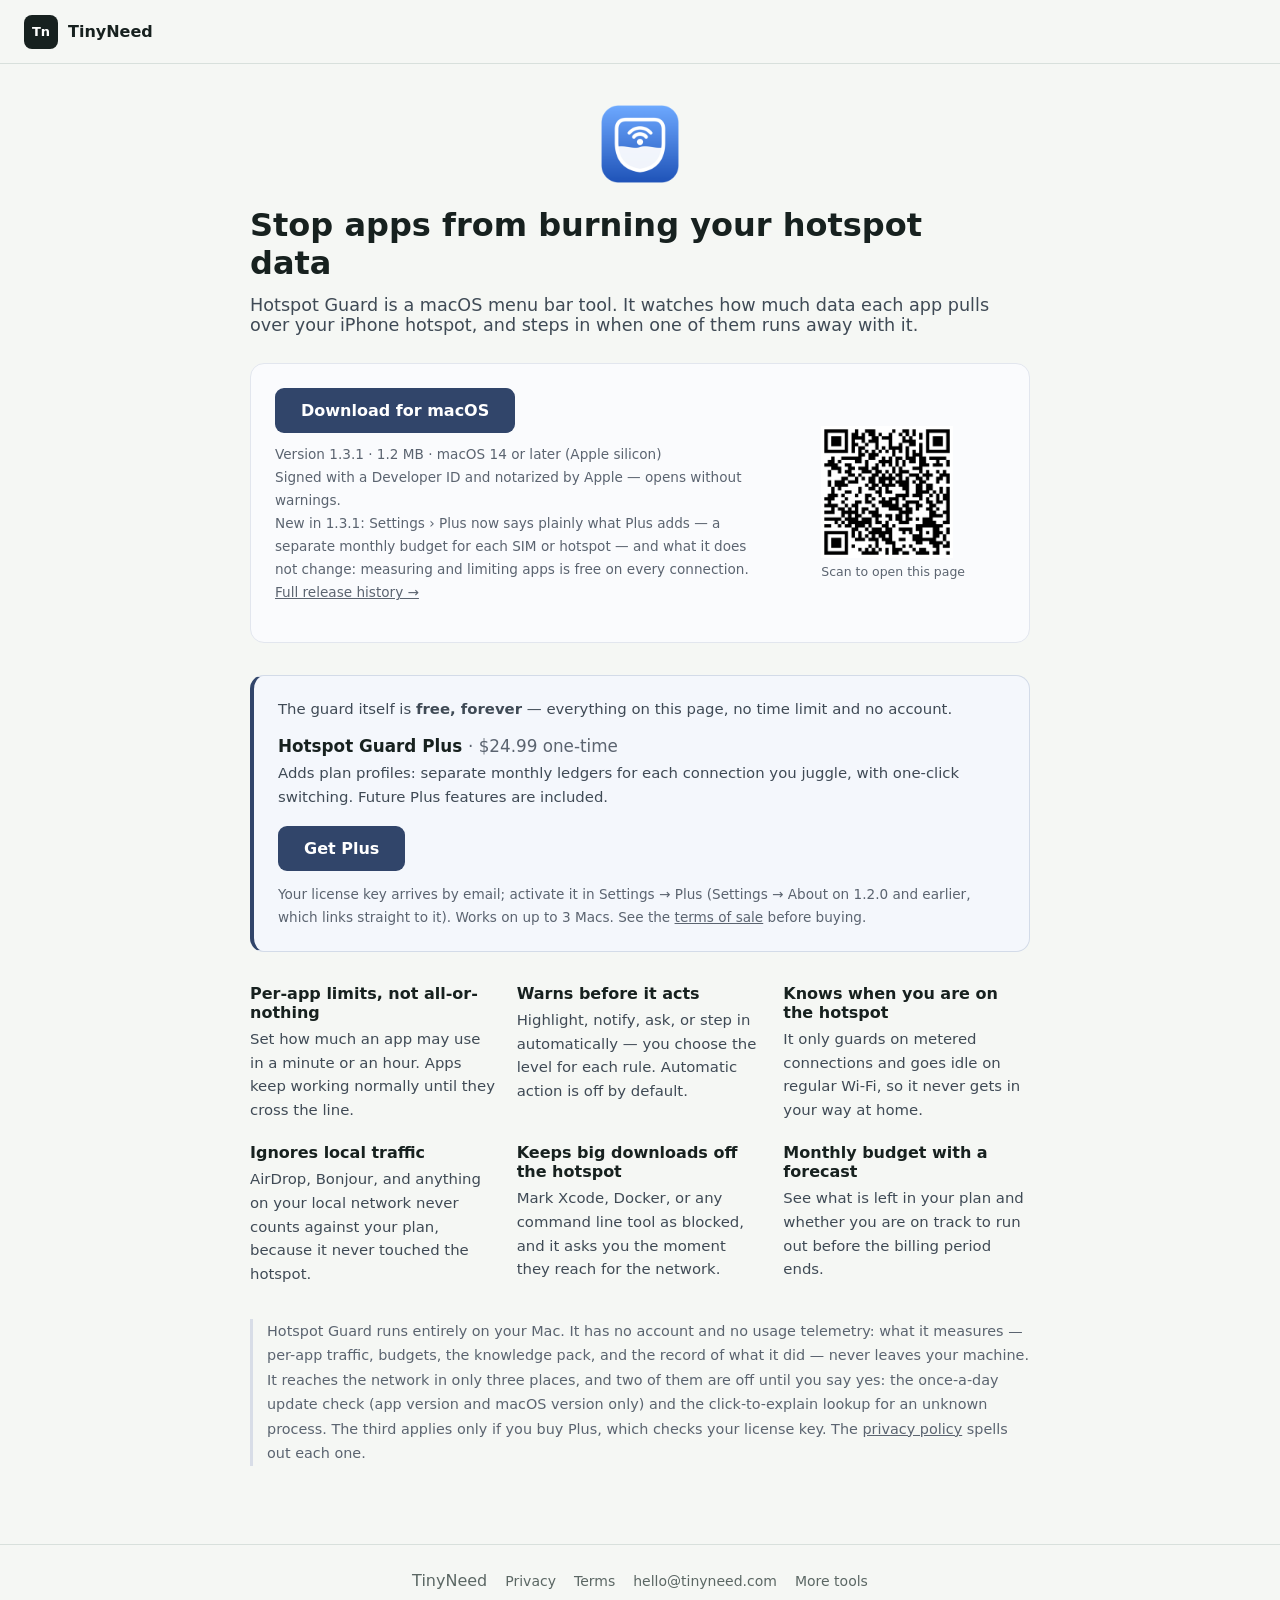
==== commit 9133ef30: "feat: ship Hotspot Guard 1.3.1 — plain-language Plus page The first reader of the 1.3.0 Plus page as" ====
--- a/hotspot-guard/index.html
+++ b/hotspot-guard/index.html
@@ -70,15 +70,15 @@
 
       <section class="hg-get">
         <div class="hg-get-main">
-          <a class="hg-btn" href="/hotspot-guard/assets/HotspotGuard-Pro-1.3.0.zip">
+          <a class="hg-btn" href="/hotspot-guard/assets/HotspotGuard-Pro-1.3.1.zip">
             Download for macOS
           </a>
           <p class="hg-meta">
-            Version 1.3.0 &middot; 1.2 MB &middot; macOS 14 or later (Apple silicon)<br>
+            Version 1.3.1 &middot; 1.2 MB &middot; macOS 14 or later (Apple silicon)<br>
             Signed with a Developer ID and notarized by Apple &mdash; opens without warnings.<br>
-            New in 1.3.0: you can now see exactly what Plus adds, and buy it, from
-            inside the app &mdash; Settings &rsaquo; Plus lays out free against Plus line
-            by line.
+            New in 1.3.1: Settings &rsaquo; Plus now says plainly what Plus adds
+            &mdash; a separate monthly budget for each SIM or hotspot &mdash; and what it
+            does not change: measuring and limiting apps is free on every connection.
             <a href="/hotspot-guard/changelog/">Full release history &rarr;</a>
           </p>
         </div>
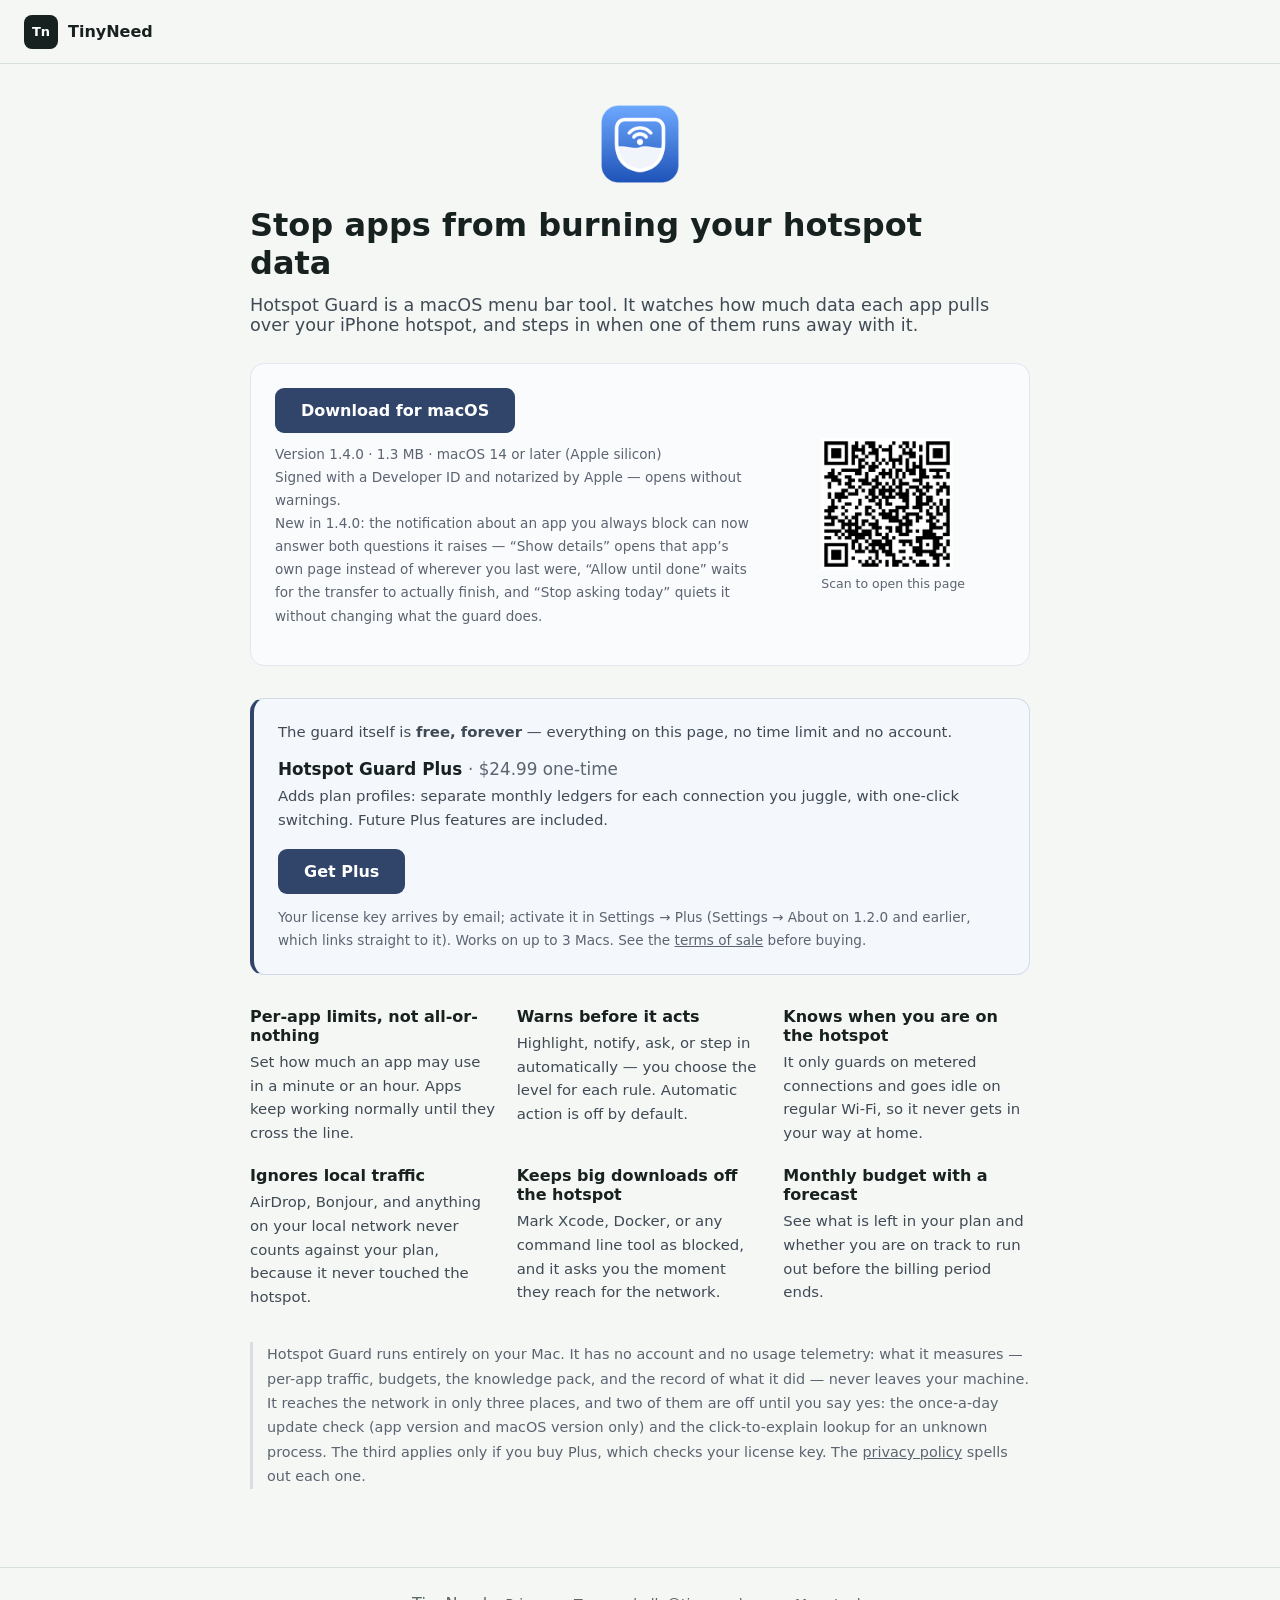
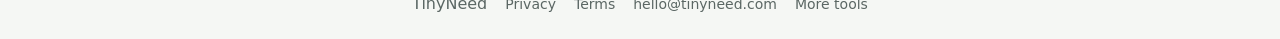
==== commit f3efb422: "fix: point the landing page download at the stable alias 1.4.0 shipped with the appcast and the 302 " ====
--- a/hotspot-guard/index.html
+++ b/hotspot-guard/index.html
@@ -70,16 +70,17 @@
 
       <section class="hg-get">
         <div class="hg-get-main">
-          <a class="hg-btn" href="/hotspot-guard/assets/HotspotGuard-Pro-1.3.1.zip">
+          <a class="hg-btn" href="/hotspot-guard/download">
             Download for macOS
           </a>
           <p class="hg-meta">
-            Version 1.3.1 &middot; 1.2 MB &middot; macOS 14 or later (Apple silicon)<br>
+            Version 1.4.0 &middot; 1.3 MB &middot; macOS 14 or later (Apple silicon)<br>
             Signed with a Developer ID and notarized by Apple &mdash; opens without warnings.<br>
-            New in 1.3.1: Settings &rsaquo; Plus now says plainly what Plus adds
-            &mdash; a separate monthly budget for each SIM or hotspot &mdash; and what it
-            does not change: measuring and limiting apps is free on every connection.
-            <a href="/hotspot-guard/changelog/">Full release history &rarr;</a>
+            New in 1.4.0: the notification about an app you always block can now answer
+            both questions it raises &mdash; &ldquo;Show details&rdquo; opens that app&rsquo;s own page
+            instead of wherever you last were, &ldquo;Allow until done&rdquo; waits for the transfer
+            to actually finish, and &ldquo;Stop asking today&rdquo; quiets it without changing what
+            the guard does.
           </p>
         </div>
         <figure class="hg-qr">
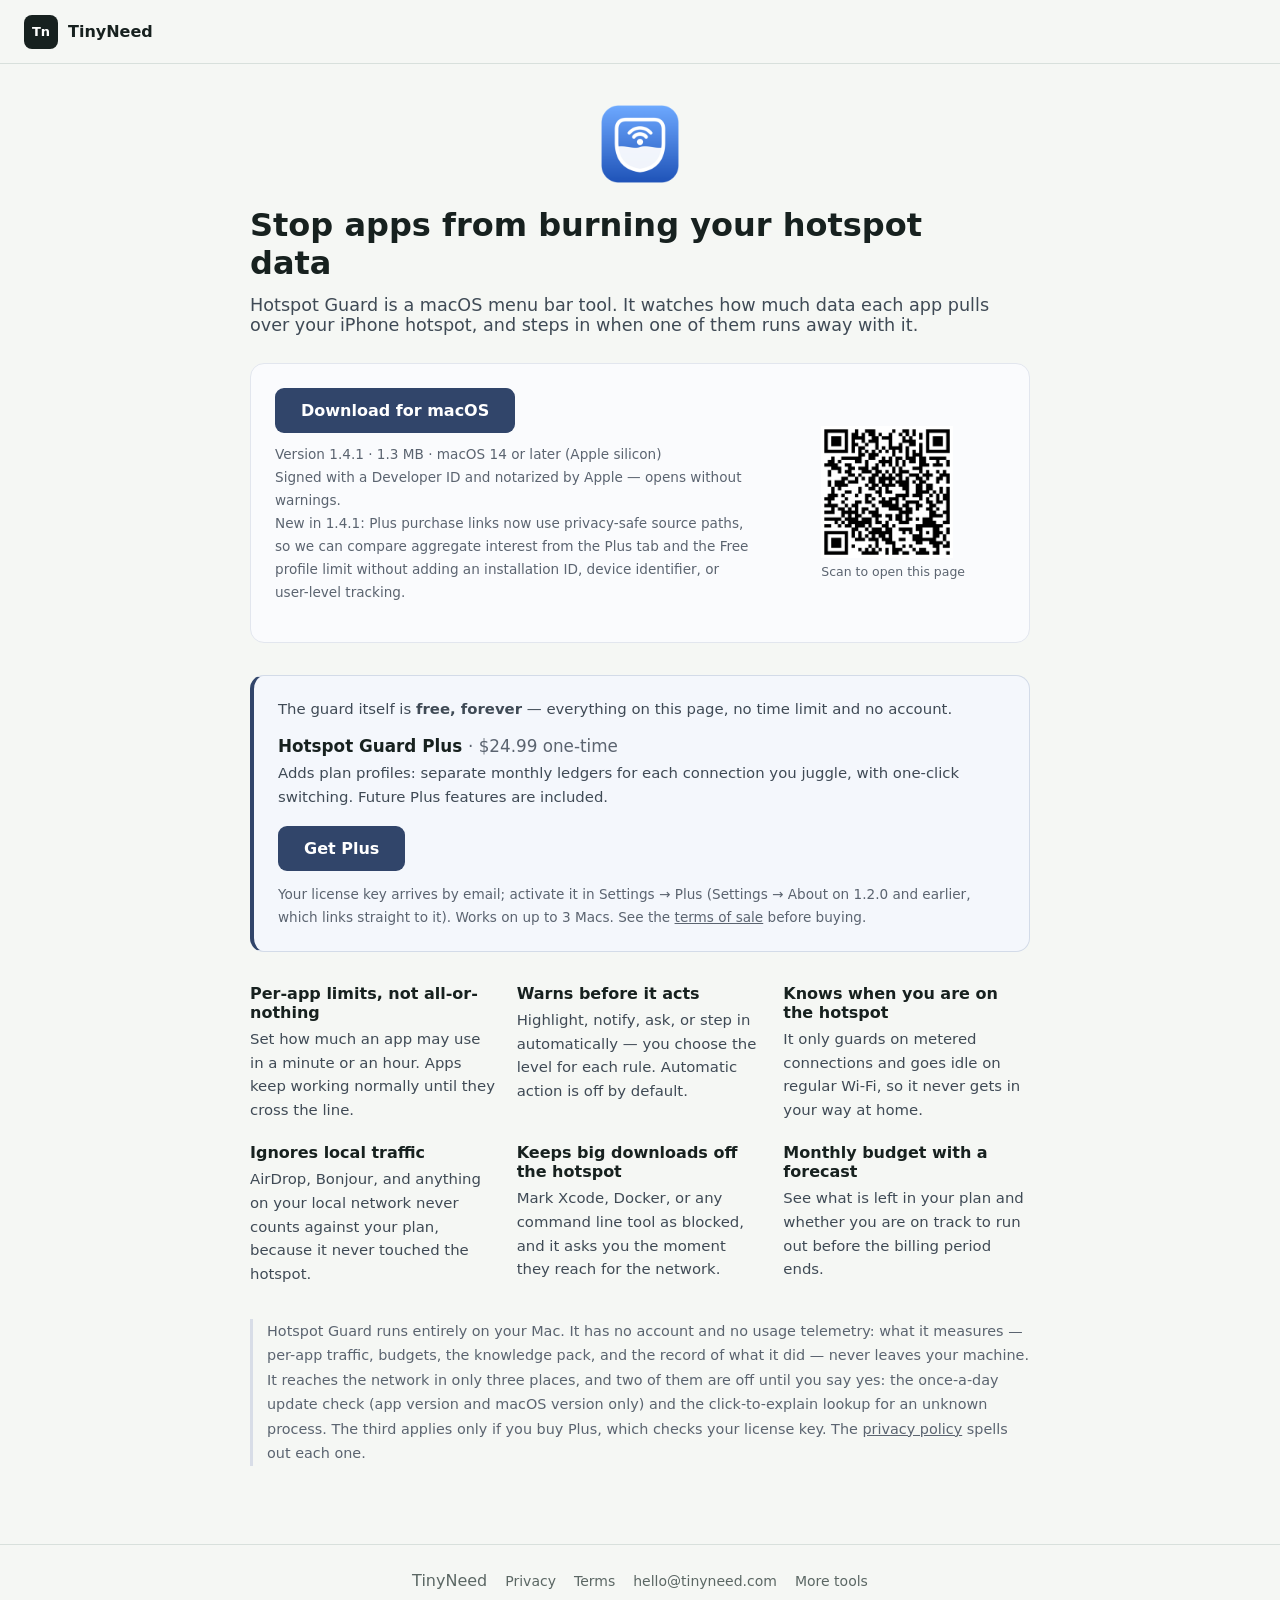
==== commit 2ad6901d: "release(hotspot-guard): publish 1.4.1" ====
--- a/hotspot-guard/index.html
+++ b/hotspot-guard/index.html
@@ -74,13 +74,11 @@
             Download for macOS
           </a>
           <p class="hg-meta">
-            Version 1.4.0 &middot; 1.3 MB &middot; macOS 14 or later (Apple silicon)<br>
+            Version 1.4.1 &middot; 1.3 MB &middot; macOS 14 or later (Apple silicon)<br>
             Signed with a Developer ID and notarized by Apple &mdash; opens without warnings.<br>
-            New in 1.4.0: the notification about an app you always block can now answer
-            both questions it raises &mdash; &ldquo;Show details&rdquo; opens that app&rsquo;s own page
-            instead of wherever you last were, &ldquo;Allow until done&rdquo; waits for the transfer
-            to actually finish, and &ldquo;Stop asking today&rdquo; quiets it without changing what
-            the guard does.
+            New in 1.4.1: Plus purchase links now use privacy-safe source paths, so we can
+            compare aggregate interest from the Plus tab and the Free profile limit without
+            adding an installation ID, device identifier, or user-level tracking.
           </p>
         </div>
         <figure class="hg-qr">
@@ -101,7 +99,7 @@
           with one-click switching. Future Plus features are included.
         </p>
         <p>
-          <a class="hg-btn hg-btn-plus" href="https://www.creem.io/payment/prod_4ShjWH61KJYiHl0vRYcRHO">
+          <a class="hg-btn hg-btn-plus" href="/hotspot-guard/buy/web">
             Get Plus
           </a>
         </p>
